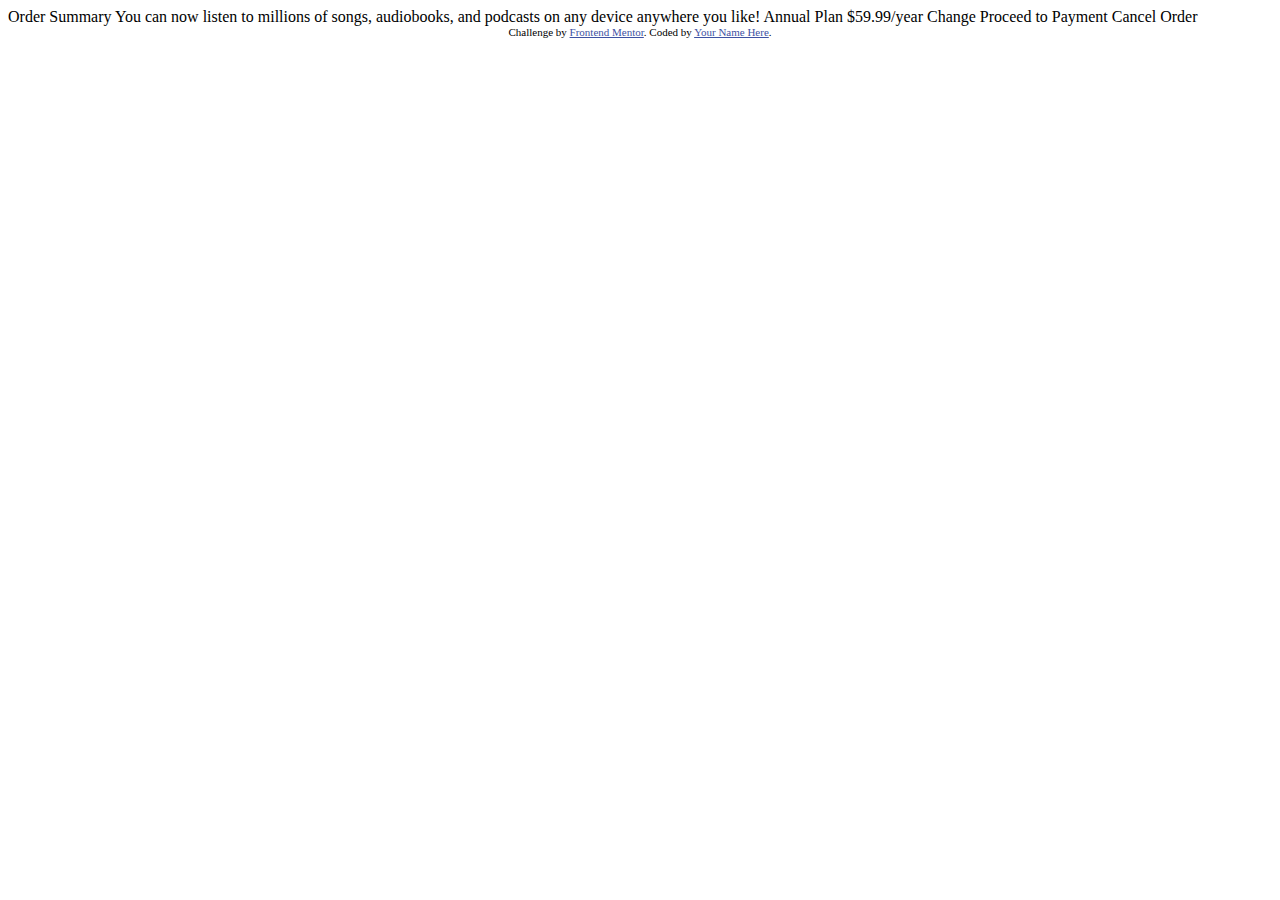
==== order-summary-component-main/index.html @ ff6c8b23 "First commit of the first project" ====
<!DOCTYPE html>
<html lang="en">
<head>
  <meta charset="UTF-8">
  <meta name="viewport" content="width=device-width, initial-scale=1.0"> <!-- displays site properly based on user's device -->

  <link rel="icon" type="image/png" sizes="32x32" href="./images/favicon-32x32.png">
  
  <title>Frontend Mentor | Order summary card</title>

  <!-- Feel free to remove these styles or customise in your own stylesheet 👍 -->
  <style>
    .attribution { font-size: 11px; text-align: center; }
    .attribution a { color: hsl(228, 45%, 44%); }
  </style>
</head>
<body>

  Order Summary

  You can now listen to millions of songs, audiobooks, and podcasts on any 
  device anywhere you like!

  Annual Plan
  $59.99/year

  Change

  Proceed to Payment
  Cancel Order
  
  <div class="attribution">
    Challenge by <a href="https://www.frontendmentor.io?ref=challenge" target="_blank">Frontend Mentor</a>. 
    Coded by <a href="#">Your Name Here</a>.
  </div>
</body>
</html>
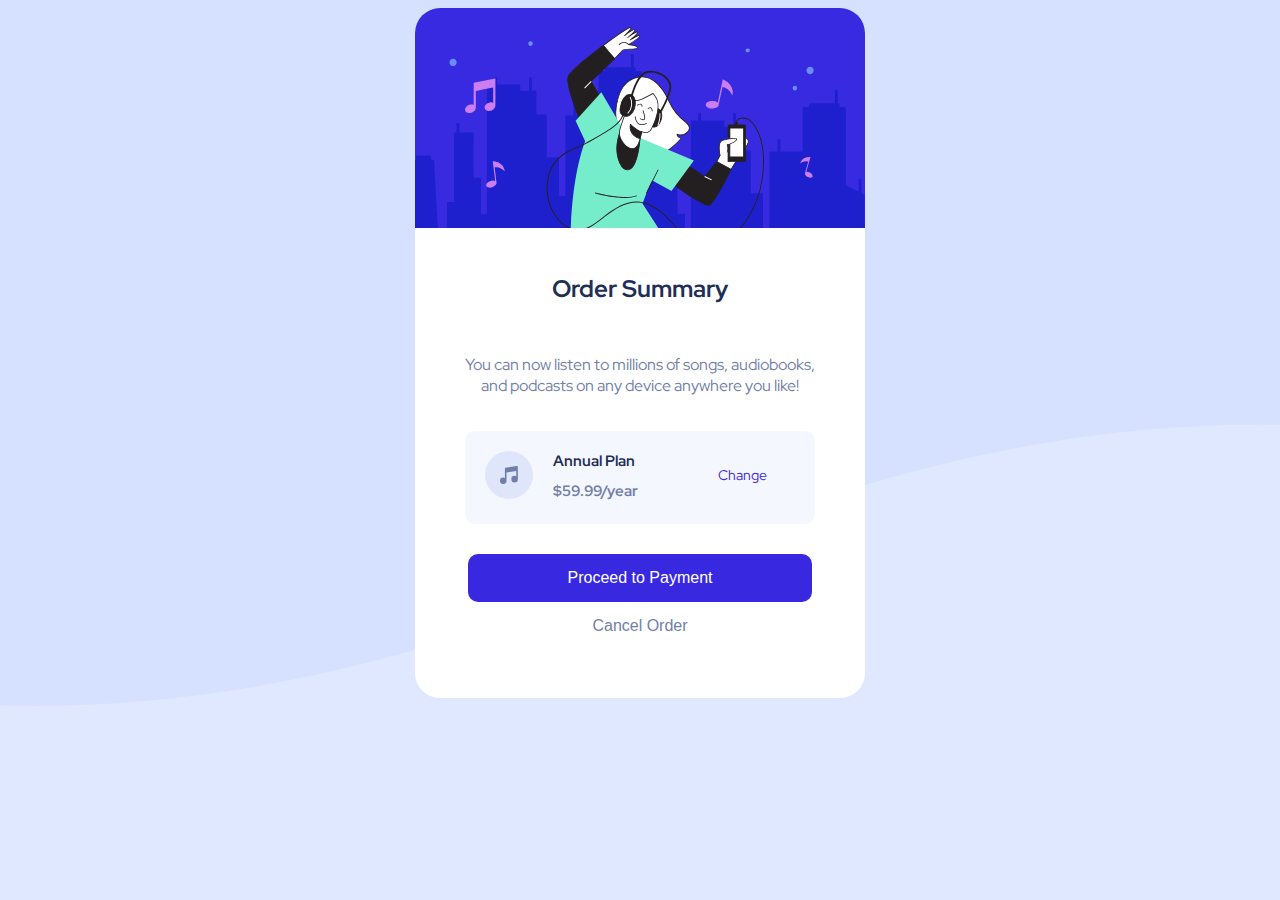
==== commit 4afb3c80: "Final commit" ====
--- a/order-summary-component-main/index.html
+++ b/order-summary-component-main/index.html
@@ -9,29 +9,44 @@
   <title>Frontend Mentor | Order summary card</title>
 
   <!-- Feel free to remove these styles or customise in your own stylesheet 👍 -->
-  <style>
-    .attribution { font-size: 11px; text-align: center; }
-    .attribution a { color: hsl(228, 45%, 44%); }
-  </style>
+  <link rel="stylesheet" href="style.css">
 </head>
 <body>
+  <div id="main">
+    <div id="top_image">
+    </div>
 
-  Order Summary
+    <div id="order_summary">
+      <h2>Order Summary</h2>
+    </div>
 
-  You can now listen to millions of songs, audiobooks, and podcasts on any 
+    <div id="description">
+      You can now listen to millions of songs, audiobooks, and podcasts on any 
   device anywhere you like!
+    </div>
 
-  Annual Plan
-  $59.99/year
+    <div id="annual_plan">
+      
+      <div id="music_sign">
+        <img src="images/icon-music.svg">
+      </div>
 
-  Change
+      <div id="info">
+          <div id="annual_plan_"><b><h1>Annual Plan</h1></b></div>
+          <div id="cost"><h1>$59.99/year</h1></div>
+      </div>
+      
+      <div id="change_id">Change</div>
+    </div>
 
-  Proceed to Payment
-  Cancel Order
+    <div id="first_button_div">
+      <button type="button" id="payment_button">Proceed to Payment</button> 
+    </div>
   
-  <div class="attribution">
-    Challenge by <a href="https://www.frontendmentor.io?ref=challenge" target="_blank">Frontend Mentor</a>. 
-    Coded by <a href="#">Your Name Here</a>.
+    <div id="second">
+      <button type="button" id="cancel_button">Cancel Order</button> 
+    </div>
   </div>
+
 </body>
 </html>--- a/order-summary-component-main/style.css
+++ b/order-summary-component-main/style.css
@@ -0,0 +1,117 @@
+@import url('https://fonts.googleapis.com/css2?family=Red+Hat+Display:display=swap');
+
+body {
+    font-family: 'Red Hat Display', sans-serif;
+    background-color: hsl(225, 100%, 94%);
+    background-image: url("images/pattern-background-desktop.svg");
+    background-size:     cover;                      /* <------ */
+    background-repeat:   no-repeat;
+    background-position: center center;              /* optional, center the image */
+}
+h1 {
+    font-size: 15px;
+}
+
+#main {
+    background-color: white;
+    width: 450px;
+    height: 690px;
+    margin: 0 auto;
+    border-radius: 25px;
+}
+#order_summary {
+    color: hsl(223, 47%, 23%);
+    text-align: center;
+    padding: 25px 45px 15px 45px;
+    size: 20;
+}
+
+#description {
+    color: hsl(224, 23%, 55%);
+    text-align: center;
+    padding: 15px 45px 15px 45px;
+    size: 16px;
+}
+
+#music_sign {
+    /* background-image: url("images/icon-music.svg"); */
+    padding-top: 20px;
+    padding-left: 20px;
+    padding-right: 20px;
+    padding-bottom: 20px;
+}
+
+#info {
+    padding-top: 10px;
+    padding-right: 20px;
+}
+
+#change_id {
+    padding-top: 35px;
+    padding-left: 60px;
+    font-size: 14px;
+    color:hsl(245, 75%, 52%);
+}
+
+#annual_plan_ {
+    color: hsl(223, 47%, 23%);
+}
+
+#cost {
+    color: hsl(224, 23%, 55%);
+}
+
+#annual_plan {
+    background-color: hsl(225, 100%, 98%);
+    margin-left: 50px;
+    margin-right: 50px;
+    margin-bottom: 30px;
+    margin-top: 20px;
+    border-radius: 10px;
+    display: flex;
+}
+
+#first_button_div {
+    display: flex;
+    justify-content: center;
+}
+
+#second {
+    display: flex;
+    justify-content: center;
+}
+
+#payment_button {
+    margin: 0 auto;
+    background-color: hsl(245, 75%, 52%);
+    border: none;
+    color: white;
+    padding: 15px 100px;
+    text-align: center;
+    text-decoration: none;
+    border-radius: 10px;
+    display: inline-block;
+    font-size: 16px;
+}
+
+#cancel_button {
+    margin: 0 auto;
+    background-color: white;
+    border: none;
+    color: hsl(224, 23%, 55%);
+    padding: 15px 100px;
+    text-align: center;
+    text-decoration: none;
+    border-radius: 10px;
+    display: inline-block;
+    font-size: 16px;
+}
+
+#top_image {
+    background-image: url('images/illustration-hero.svg');
+    width: 450px;
+    height: 220px;
+    border-top-left-radius: 25px;
+    border-top-right-radius: 25px;
+}​
+
